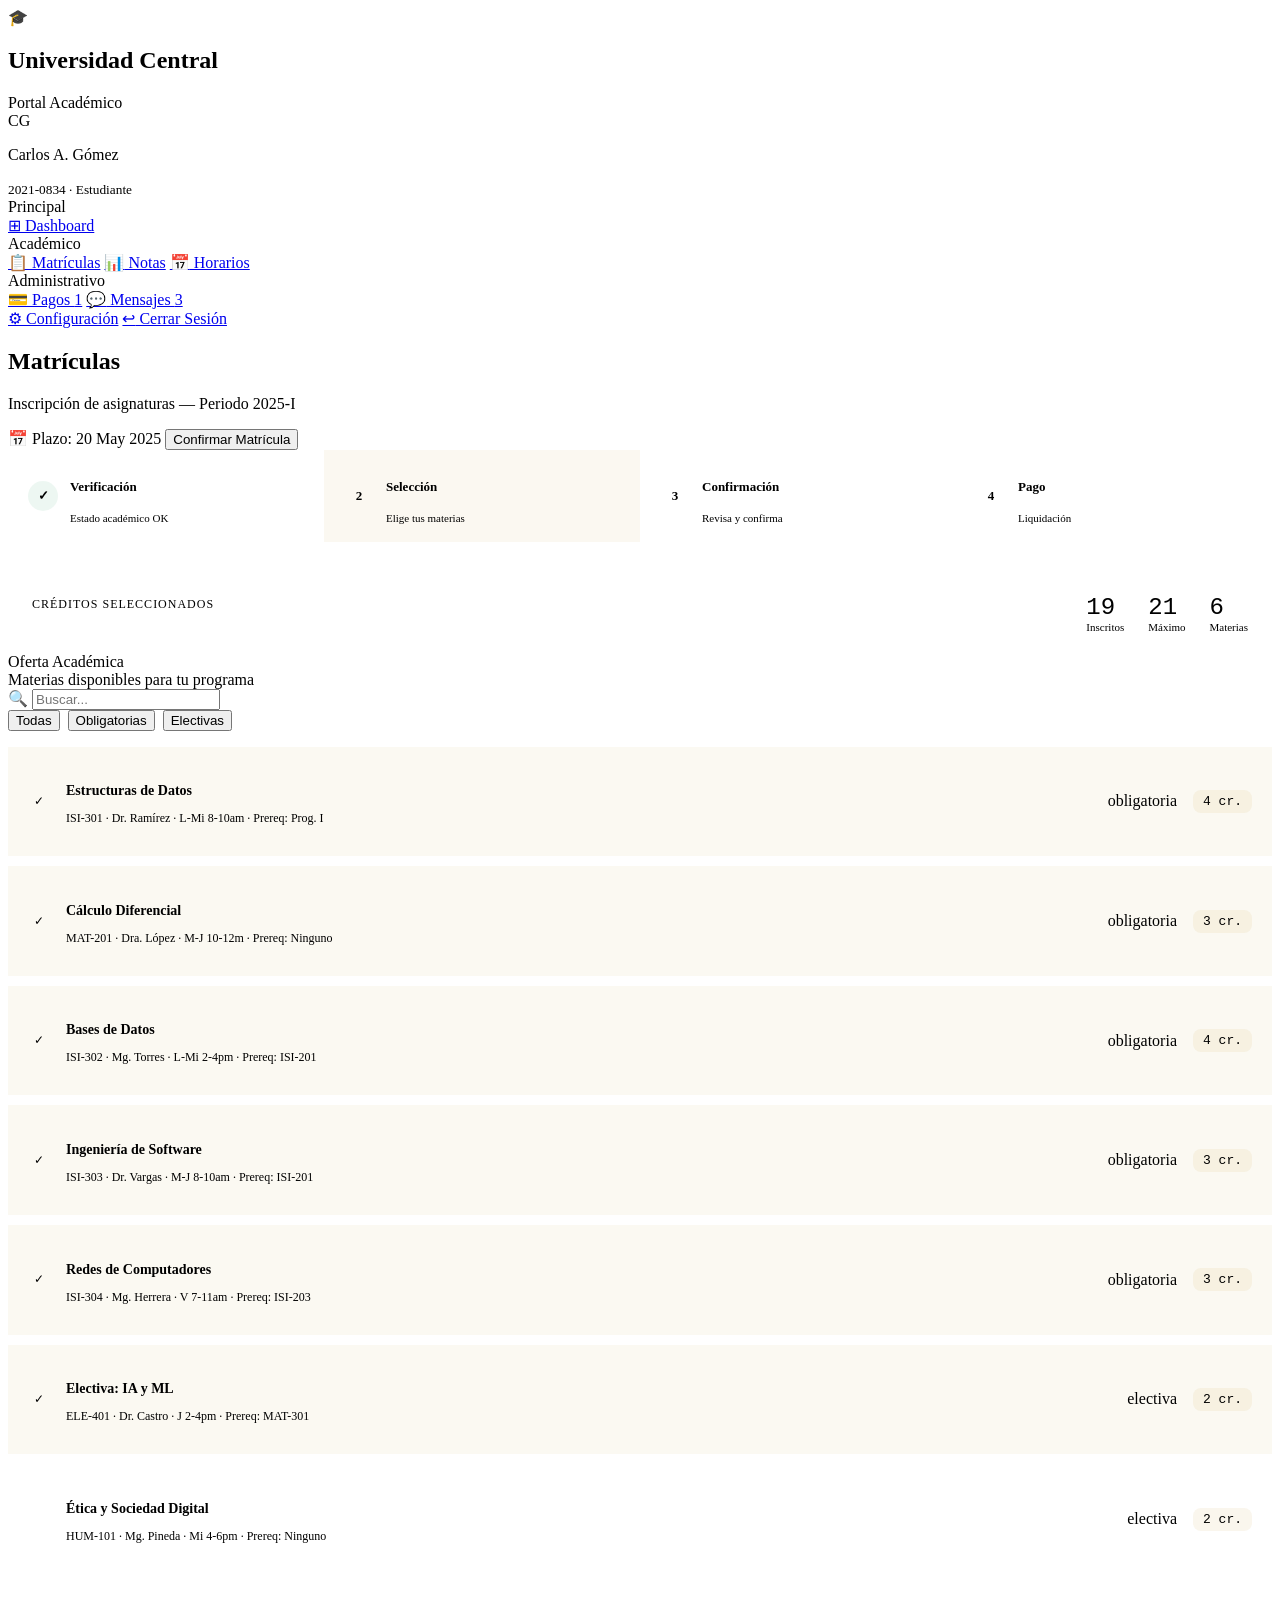
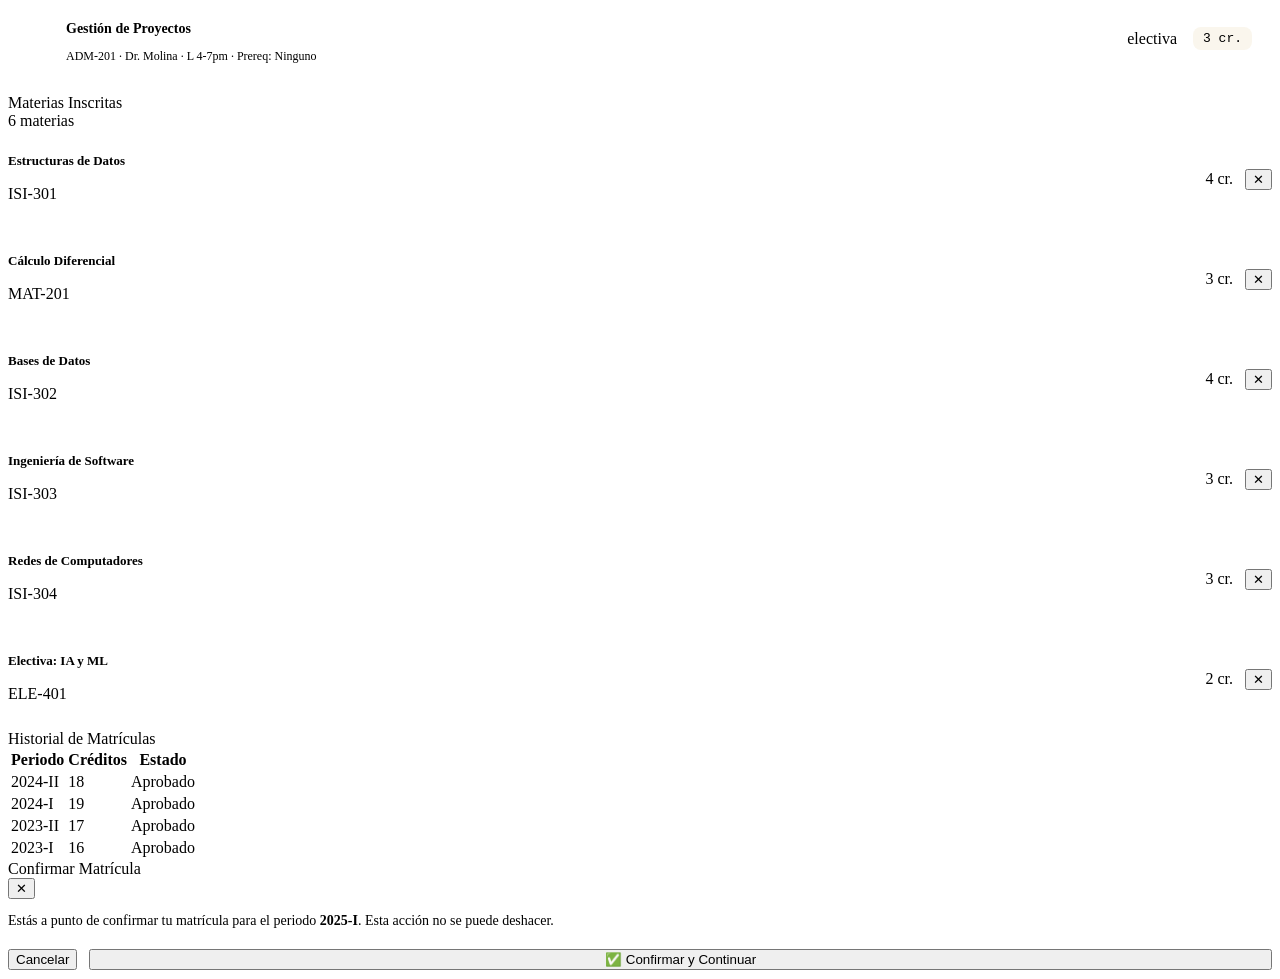
==== matriculas.html @ 850186b5 "subiendo archivo completo de la seccion de matriculas" ====
<!DOCTYPE html>
<html lang="es">
<head>
  <meta charset="UTF-8">
  <meta name="viewport" content="width=device-width, initial-scale=1.0">
  <title>Matrículas — Universidad Central</title>
  <link rel="stylesheet" href="styles.css">
  <style>
    .steps { display: flex; gap: 0; margin-bottom: 32px; }
    .step {
      flex: 1; display: flex; align-items: center; gap: 12px;
      padding: 16px 20px; background: var(--card-bg);
      border: 1px solid var(--border);
      position: relative;
    }
    .step:first-child { border-radius: var(--radius) 0 0 var(--radius); }
    .step:last-child  { border-radius: 0 var(--radius) var(--radius) 0; }
    .step.active { border-color: var(--gold); background: rgba(201,168,76,0.08); }
    .step.done   { border-color: rgba(76,175,130,0.3); }
    .step-num {
      width: 30px; height: 30px; border-radius: 50%;
      background: var(--navy); border: 2px solid var(--border);
      display: flex; align-items: center; justify-content: center;
      font-size: 13px; font-weight: 700; flex-shrink: 0;
    }
    .step.active .step-num { border-color: var(--gold); color: var(--gold); }
    .step.done .step-num   { border-color: var(--success); color: var(--success); background: rgba(76,175,130,0.1); }
    .step-text p { font-size: 13px; font-weight: 600; }
    .step-text small { font-size: 11px; color: var(--text-muted); }

    .subject-card {
      background: var(--card-bg);
      border: 1px solid var(--border);
      border-radius: var(--radius);
      padding: 18px 20px;
      display: flex; align-items: center; gap: 16px;
      transition: all var(--transition);
      cursor: pointer;
    }
    .subject-card:hover { border-color: var(--gold); }
    .subject-card.selected {
      border-color: var(--gold);
      background: rgba(201,168,76,0.07);
    }
    .subject-card .checkbox {
      width: 22px; height: 22px;
      border-radius: 6px;
      border: 2px solid var(--border);
      display: flex; align-items: center; justify-content: center;
      flex-shrink: 0; font-size: 12px;
      transition: all var(--transition);
    }
    .subject-card.selected .checkbox {
      background: var(--gold); border-color: var(--gold); color: var(--navy);
    }
    .subject-info { flex: 1; }
    .subject-info h4 { font-size: 14px; font-weight: 600; color: var(--white); margin-bottom: 4px; }
    .subject-info p { font-size: 12px; color: var(--text-muted); }
    .subject-credits {
      font-family: 'DM Mono', monospace;
      font-size: 13px; color: var(--gold);
      background: rgba(201,168,76,0.1);
      padding: 4px 10px; border-radius: 8px;
    }

    .credit-summary {
      background: var(--card-bg);
      border: 1px solid var(--gold);
      border-radius: var(--radius-lg);
      padding: 20px 24px;
      display: flex; align-items: center; gap: 20px;
    }
    .credit-bar { flex: 1; }
    .credit-label { font-size: 12px; color: var(--text-muted); margin-bottom: 8px; text-transform: uppercase; letter-spacing: 1px; }
    .credit-counts { display: flex; gap: 24px; }
    .credit-count .num { font-family: 'DM Mono', monospace; font-size: 24px; color: var(--gold); }
    .credit-count .lbl { font-size: 11px; color: var(--text-muted); }
  </style>
</head>
<body>

<!-- Sidebar -->
<aside class="sidebar">
  <div class="sidebar-logo">
    <div class="emblem">🎓</div>
    <h1>Universidad Central</h1>
    <span>Portal Académico</span>
  </div>
  <div class="sidebar-user">
    <div class="avatar">CG</div>
    <div class="sidebar-user-info">
      <p>Carlos A. Gómez</p>
      <small>2021-0834 · Estudiante</small>
    </div>
  </div>
  <nav class="sidebar-nav">
    <div class="nav-section-label">Principal</div>
    <a href="index.html" class="nav-link"><span class="icon">⊞</span> Dashboard</a>
    <div class="nav-section-label">Académico</div>
    <a href="matriculas.html" class="nav-link active"><span class="icon">📋</span> Matrículas</a>
    <a href="notas.html" class="nav-link"><span class="icon">📊</span> Notas</a>
    <a href="horarios.html" class="nav-link"><span class="icon">📅</span> Horarios</a>
    <div class="nav-section-label">Administrativo</div>
    <a href="pagos.html" class="nav-link"><span class="icon">💳</span> Pagos <span class="nav-badge">1</span></a>
    <a href="comunicacion.html" class="nav-link"><span class="icon">💬</span> Mensajes <span class="nav-badge">3</span></a>
  </nav>
  <div class="sidebar-footer">
    <a href="#" class="nav-link"><span class="icon">⚙</span> Configuración</a>
    <a href="#" class="nav-link"><span class="icon">↩</span> Cerrar Sesión</a>
  </div>
</aside>

<main class="main-content">
  <div class="topbar">
    <div class="page-title">
      <h2>Matrículas</h2>
      <p>Inscripción de asignaturas — Periodo 2025-I</p>
    </div>
    <div class="topbar-actions">
      <span class="badge badge-warning">📅 Plazo: 20 May 2025</span>
      <button class="btn btn-primary" onclick="confirmarMatricula()">Confirmar Matrícula</button>
    </div>
  </div>

  <!-- Steps -->
  <div class="steps mb-24">
    <div class="step done"><div class="step-num">✓</div><div class="step-text"><p>Verificación</p><small>Estado académico OK</small></div></div>
    <div class="step active"><div class="step-num">2</div><div class="step-text"><p>Selección</p><small>Elige tus materias</small></div></div>
    <div class="step"><div class="step-num">3</div><div class="step-text"><p>Confirmación</p><small>Revisa y confirma</small></div></div>
    <div class="step"><div class="step-num">4</div><div class="step-text"><p>Pago</p><small>Liquidación</small></div></div>
  </div>

  <!-- Credit Summary -->
  <div class="credit-summary mb-24">
    <div class="credit-bar">
      <div class="credit-label">Créditos seleccionados</div>
      <div class="progress-bar" style="height:10px">
        <div class="progress-fill" id="credit-prog" style="width:0%"></div>
      </div>
    </div>
    <div class="credit-counts">
      <div class="credit-count"><div class="num" id="sel-credits">0</div><div class="lbl">Inscritos</div></div>
      <div class="credit-count"><div class="num" style="color:var(--text-muted)">21</div><div class="lbl">Máximo</div></div>
      <div class="credit-count"><div class="num" id="sel-count" style="color:var(--info)">0</div><div class="lbl">Materias</div></div>
    </div>
  </div>

  <div class="grid-2 gap-20">
    <!-- Available subjects -->
    <div class="card">
      <div class="card-header">
        <div>
          <div class="card-title">Oferta Académica</div>
          <div class="card-subtitle">Materias disponibles para tu programa</div>
        </div>
        <div class="search-box">
          <span class="icon">🔍</span>
          <input type="text" class="form-control" id="search-subjects" placeholder="Buscar..." style="width:180px">
        </div>
      </div>

      <div style="display:flex;gap:8px;margin-bottom:16px;flex-wrap:wrap">
        <button class="btn btn-sm btn-primary" onclick="filterByType('all')">Todas</button>
        <button class="btn btn-sm btn-outline" onclick="filterByType('obligatoria')">Obligatorias</button>
        <button class="btn btn-sm btn-outline" onclick="filterByType('electiva')">Electivas</button>
      </div>

      <div id="subjects-list" style="display:flex;flex-direction:column;gap:10px"></div>
    </div>

    <!-- Selected & Info -->
    <div class="flex-col gap-20">
      <div class="card">
        <div class="card-header">
          <div class="card-title">Materias Inscritas</div>
          <span class="badge badge-warning" id="count-badge">0 materias</span>
        </div>
        <div id="selected-list">
          <div class="empty-state">
            <div class="icon">📋</div>
            <p>Selecciona materias del panel izquierdo</p>
          </div>
        </div>
      </div>

      <div class="card">
        <div class="card-header"><div class="card-title">Historial de Matrículas</div></div>
        <table>
          <thead><tr><th>Periodo</th><th>Créditos</th><th>Estado</th></tr></thead>
          <tbody>
            <tr><td>2024-II</td><td>18</td><td><span class="badge badge-success">Aprobado</span></td></tr>
            <tr><td>2024-I</td><td>19</td><td><span class="badge badge-success">Aprobado</span></td></tr>
            <tr><td>2023-II</td><td>17</td><td><span class="badge badge-success">Aprobado</span></td></tr>
            <tr><td>2023-I</td><td>16</td><td><span class="badge badge-success">Aprobado</span></td></tr>
          </tbody>
        </table>
      </div>
    </div>
  </div>
</main>

<!-- Confirm Modal -->
<div class="modal-overlay" id="modal-confirmar">
  <div class="modal">
    <div class="modal-header">
      <div class="modal-title">Confirmar Matrícula</div>
      <button class="modal-close" onclick="closeModal('modal-confirmar')">✕</button>
    </div>
    <p class="text-muted mb-16" style="font-size:14px">Estás a punto de confirmar tu matrícula para el periodo <strong class="text-gold">2025-I</strong>. Esta acción no se puede deshacer.</p>
    <div id="confirm-summary" style="margin-bottom:20px"></div>
    <div style="display:flex;gap:12px">
      <button class="btn btn-outline" onclick="closeModal('modal-confirmar')">Cancelar</button>
      <button class="btn btn-primary" style="flex:1" onclick="finalizeMatricula()">✅ Confirmar y Continuar</button>
    </div>
  </div>
</div>

<script src="app.js"></script>
<script>
  const allSubjects = [
    { id:1, name:'Estructuras de Datos',   code:'ISI-301', credits:4, type:'obligatoria', teacher:'Dr. Ramírez', prereq:'Prog. I', schedule:'L-Mi 8-10am' },
    { id:2, name:'Cálculo Diferencial',     code:'MAT-201', credits:3, type:'obligatoria', teacher:'Dra. López',  prereq:'Ninguno', schedule:'M-J 10-12m' },
    { id:3, name:'Bases de Datos',          code:'ISI-302', credits:4, type:'obligatoria', teacher:'Mg. Torres',  prereq:'ISI-201', schedule:'L-Mi 2-4pm' },
    { id:4, name:'Ingeniería de Software',  code:'ISI-303', credits:3, type:'obligatoria', teacher:'Dr. Vargas',  prereq:'ISI-201', schedule:'M-J 8-10am' },
    { id:5, name:'Redes de Computadores',   code:'ISI-304', credits:3, type:'obligatoria', teacher:'Mg. Herrera', prereq:'ISI-203', schedule:'V 7-11am' },
    { id:6, name:'Electiva: IA y ML',      code:'ELE-401', credits:2, type:'electiva',    teacher:'Dr. Castro',  prereq:'MAT-301', schedule:'J 2-4pm' },
    { id:7, name:'Ética y Sociedad Digital',code:'HUM-101', credits:2, type:'electiva',   teacher:'Mg. Pineda',  prereq:'Ninguno', schedule:'Mi 4-6pm' },
    { id:8, name:'Gestión de Proyectos',    code:'ADM-201', credits:3, type:'electiva',   teacher:'Dr. Molina',  prereq:'Ninguno', schedule:'L 4-7pm' },
  ];

  let selected = new Set([1,2,3,4,5,6]); // pre-selected
  let currentFilter = 'all';

  function renderSubjects(filter = currentFilter) {
    const q = document.getElementById('search-subjects').value.toLowerCase();
    const list = document.getElementById('subjects-list');
    const filtered = allSubjects.filter(s =>
      (filter === 'all' || s.type === filter) &&
      (s.name.toLowerCase().includes(q) || s.code.toLowerCase().includes(q))
    );
    list.innerHTML = filtered.map(s => `
      <div class="subject-card ${selected.has(s.id)?'selected':''}" onclick="toggleSubject(${s.id})">
        <div class="checkbox">${selected.has(s.id)?'✓':''}</div>
        <div class="subject-info">
          <h4>${s.name}</h4>
          <p>${s.code} · ${s.teacher} · ${s.schedule} · Prereq: ${s.prereq}</p>
        </div>
        <span class="badge ${s.type==='electiva'?'badge-info':'badge-muted'}">${s.type}</span>
        <div class="subject-credits">${s.credits} cr.</div>
      </div>`).join('');
  }

  function toggleSubject(id) {
    const sub = allSubjects.find(s => s.id === id);
    const totalCredits = [...selected].reduce((a,i) => a + allSubjects.find(s=>s.id===i).credits, 0);
    if (selected.has(id)) {
      selected.delete(id);
    } else {
      if (totalCredits + sub.credits > 21) { showToast('Máximo 21 créditos permitidos', 'error'); return; }
      selected.add(id);
    }
    renderSubjects();
    renderSelected();
    updateCredits();
  }

  function renderSelected() {
    const list = document.getElementById('selected-list');
    const badge = document.getElementById('count-badge');
    badge.textContent = `${selected.size} materias`;
    if (selected.size === 0) {
      list.innerHTML = `<div class="empty-state"><div class="icon">📋</div><p>Selecciona materias del panel izquierdo</p></div>`;
      return;
    }
    list.innerHTML = [...selected].map(id => {
      const s = allSubjects.find(x=>x.id===id);
      return `<div style="display:flex;align-items:center;gap:12px;padding:10px 0;border-bottom:1px solid rgba(255,255,255,0.04)">
        <div style="flex:1"><p style="font-size:13px;font-weight:600">${s.name}</p><p class="text-muted text-sm">${s.code}</p></div>
        <span class="font-mono text-gold text-sm">${s.credits} cr.</span>
        <button class="btn btn-danger btn-sm" onclick="toggleSubject(${s.id})">✕</button>
      </div>`;
    }).join('');
  }

  function updateCredits() {
    const total = [...selected].reduce((a,i) => a + allSubjects.find(s=>s.id===i).credits, 0);
    document.getElementById('sel-credits').textContent = total;
    document.getElementById('sel-count').textContent = selected.size;
    document.getElementById('credit-prog').style.width = (total/21*100) + '%';
  }

  function filterByType(type) {
    currentFilter = type;
    renderSubjects(type);
  }

  function confirmarMatricula() {
    if (selected.size === 0) { showToast('Selecciona al menos una materia', 'error'); return; }
    const total = [...selected].reduce((a,i) => a + allSubjects.find(s=>s.id===i).credits, 0);
    document.getElementById('confirm-summary').innerHTML = `
      <div style="background:rgba(255,255,255,0.03);border-radius:10px;padding:16px">
        ${[...selected].map(id => { const s=allSubjects.find(x=>x.id===id);
          return `<div style="display:flex;justify-content:space-between;padding:6px 0;border-bottom:1px solid rgba(255,255,255,0.05);font-size:13px">
            <span>${s.name}</span><span class="text-gold font-mono">${s.credits} cr.</span></div>`; }).join('')}
        <div style="display:flex;justify-content:space-between;padding-top:12px;font-weight:700">
          <span>Total</span><span class="text-gold font-mono">${total} créditos</span></div>
      </div>`;
    openModal('modal-confirmar');
  }

  function finalizeMatricula() {
    closeModal('modal-confirmar');
    showToast('¡Matrícula confirmada exitosamente!', 'success');
    setTimeout(() => location.href='pagos.html', 1500);
  }

  document.getElementById('search-subjects').addEventListener('input', () => renderSubjects());

  renderSubjects();
  renderSelected();
  updateCredits();
</script>
</body>
</html>
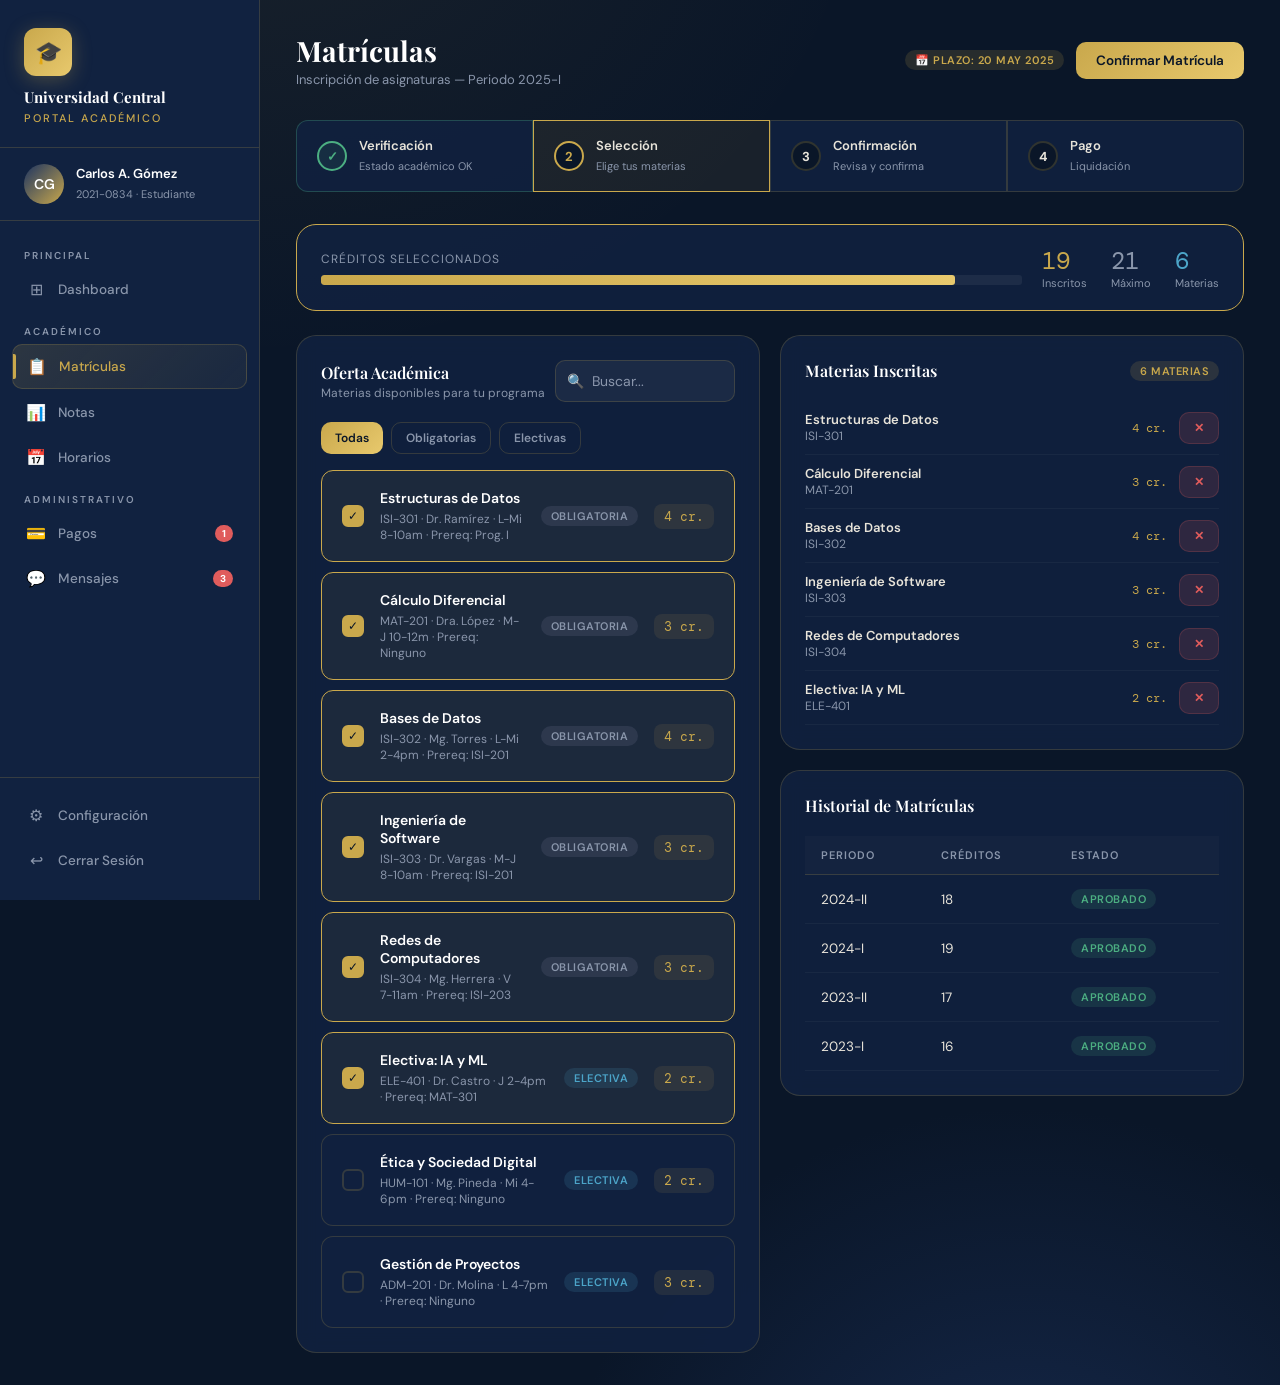
==== commit 60020bfd: "correcion al llamado del archivo style" ====
--- a/matriculas.html
+++ b/matriculas.html
@@ -4,7 +4,7 @@
   <meta charset="UTF-8">
   <meta name="viewport" content="width=device-width, initial-scale=1.0">
   <title>Matrículas — Universidad Central</title>
-  <link rel="stylesheet" href="styles.css">
+  <link rel="stylesheet" href="style.css">
   <style>
     .steps { display: flex; gap: 0; margin-bottom: 32px; }
     .step {
--- a/style.css
+++ b/style.css
@@ -0,0 +1,620 @@
+/* ===== UNIVERSIDAD CENTRAL — ESTILOS GLOBALES ===== */
+
+@import url('https://fonts.googleapis.com/css2?family=Playfair+Display:wght@400;600;700;900&family=DM+Sans:wght@300;400;500;600&family=DM+Mono:wght@400;500&display=swap');
+
+/* ── Variables ── */
+:root {
+  --navy:       #0a1628;
+  --navy-mid:   #112240;
+  --navy-light: #1d3461;
+  --gold:       #c9a84c;
+  --gold-light: #e8c96d;
+  --gold-pale:  #f5e6bb;
+  --cream:      #faf7f0;
+  --white:      #ffffff;
+  --text:       #e8e4da;
+  --text-muted: #8a96ab;
+  --danger:     #e05c5c;
+  --success:    #4caf82;
+  --info:       #4ca5c9;
+  --border:     rgba(201,168,76,0.2);
+  --card-bg:    rgba(17,34,64,0.85);
+  --glass:      rgba(255,255,255,0.04);
+  --shadow:     0 8px 40px rgba(0,0,0,0.4);
+  --radius:     12px;
+  --radius-lg:  20px;
+  --transition: 0.3s cubic-bezier(0.4,0,0.2,1);
+}
+
+/* ── Reset & Base ── */
+*, *::before, *::after { box-sizing: border-box; margin: 0; padding: 0; }
+
+html { scroll-behavior: smooth; }
+
+body {
+  font-family: 'DM Sans', sans-serif;
+  background: var(--navy);
+  color: var(--text);
+  min-height: 100vh;
+  overflow-x: hidden;
+  background-image:
+    radial-gradient(ellipse 80% 60% at 20% -10%, rgba(201,168,76,0.08) 0%, transparent 60%),
+    radial-gradient(ellipse 60% 50% at 80% 110%, rgba(29,52,97,0.6) 0%, transparent 60%);
+}
+
+/* ── Scrollbar ── */
+::-webkit-scrollbar { width: 6px; }
+::-webkit-scrollbar-track { background: var(--navy); }
+::-webkit-scrollbar-thumb { background: var(--navy-light); border-radius: 3px; }
+::-webkit-scrollbar-thumb:hover { background: var(--gold); }
+
+/* ── Sidebar Navigation ── */
+.sidebar {
+  position: fixed;
+  left: 0; top: 0;
+  width: 260px;
+  height: 100vh;
+  background: var(--navy-mid);
+  border-right: 1px solid var(--border);
+  display: flex;
+  flex-direction: column;
+  z-index: 100;
+  transition: transform var(--transition);
+}
+
+.sidebar-logo {
+  padding: 28px 24px 20px;
+  border-bottom: 1px solid var(--border);
+}
+
+.sidebar-logo .emblem {
+  width: 48px; height: 48px;
+  background: linear-gradient(135deg, var(--gold), var(--gold-light));
+  border-radius: 12px;
+  display: flex; align-items: center; justify-content: center;
+  font-size: 22px;
+  margin-bottom: 12px;
+  box-shadow: 0 4px 20px rgba(201,168,76,0.3);
+}
+
+.sidebar-logo h1 {
+  font-family: 'Playfair Display', serif;
+  font-size: 15px;
+  font-weight: 700;
+  color: var(--white);
+  line-height: 1.2;
+}
+
+.sidebar-logo span {
+  font-size: 11px;
+  color: var(--gold);
+  text-transform: uppercase;
+  letter-spacing: 2px;
+  font-weight: 500;
+}
+
+.sidebar-user {
+  padding: 16px 24px;
+  display: flex;
+  align-items: center;
+  gap: 12px;
+  border-bottom: 1px solid var(--border);
+}
+
+.avatar {
+  width: 40px; height: 40px;
+  background: linear-gradient(135deg, var(--navy-light), var(--gold));
+  border-radius: 50%;
+  display: flex; align-items: center; justify-content: center;
+  font-weight: 600;
+  font-size: 14px;
+  color: white;
+  flex-shrink: 0;
+}
+
+.sidebar-user-info p { font-size: 13px; font-weight: 600; color: var(--white); }
+.sidebar-user-info small { font-size: 11px; color: var(--text-muted); }
+
+.sidebar-nav {
+  flex: 1;
+  padding: 16px 12px;
+  overflow-y: auto;
+}
+
+.nav-section-label {
+  font-size: 10px;
+  text-transform: uppercase;
+  letter-spacing: 2px;
+  color: var(--text-muted);
+  padding: 12px 12px 6px;
+  font-weight: 600;
+}
+
+.nav-link {
+  display: flex;
+  align-items: center;
+  gap: 12px;
+  padding: 11px 14px;
+  border-radius: 10px;
+  text-decoration: none;
+  color: var(--text-muted);
+  font-size: 13.5px;
+  font-weight: 500;
+  transition: all var(--transition);
+  margin-bottom: 2px;
+  position: relative;
+}
+
+.nav-link:hover {
+  background: var(--glass);
+  color: var(--text);
+}
+
+.nav-link.active {
+  background: linear-gradient(135deg, rgba(201,168,76,0.15), rgba(201,168,76,0.05));
+  color: var(--gold);
+  border: 1px solid rgba(201,168,76,0.2);
+}
+
+.nav-link.active::before {
+  content: '';
+  position: absolute;
+  left: 0; top: 50%;
+  transform: translateY(-50%);
+  width: 3px; height: 60%;
+  background: var(--gold);
+  border-radius: 0 2px 2px 0;
+}
+
+.nav-link .icon { font-size: 16px; width: 20px; text-align: center; }
+
+.nav-badge {
+  margin-left: auto;
+  background: var(--danger);
+  color: white;
+  font-size: 10px;
+  font-weight: 700;
+  padding: 2px 7px;
+  border-radius: 10px;
+}
+
+.sidebar-footer {
+  padding: 16px 12px;
+  border-top: 1px solid var(--border);
+}
+
+/* ── Main Layout ── */
+.main-content {
+  margin-left: 260px;
+  min-height: 100vh;
+  padding: 32px 36px;
+}
+
+/* ── Top Bar ── */
+.topbar {
+  display: flex;
+  align-items: center;
+  justify-content: space-between;
+  margin-bottom: 32px;
+}
+
+.page-title h2 {
+  font-family: 'Playfair Display', serif;
+  font-size: 28px;
+  font-weight: 700;
+  color: var(--white);
+}
+
+.page-title p {
+  font-size: 13px;
+  color: var(--text-muted);
+  margin-top: 2px;
+}
+
+.topbar-actions {
+  display: flex;
+  align-items: center;
+  gap: 12px;
+}
+
+/* ── Cards ── */
+.card {
+  background: var(--card-bg);
+  border: 1px solid var(--border);
+  border-radius: var(--radius-lg);
+  padding: 24px;
+  backdrop-filter: blur(10px);
+  transition: border-color var(--transition), transform var(--transition);
+}
+
+.card:hover { border-color: rgba(201,168,76,0.35); }
+
+.card-header {
+  display: flex;
+  align-items: center;
+  justify-content: space-between;
+  margin-bottom: 20px;
+}
+
+.card-title {
+  font-family: 'Playfair Display', serif;
+  font-size: 16px;
+  font-weight: 600;
+  color: var(--white);
+}
+
+.card-subtitle {
+  font-size: 12px;
+  color: var(--text-muted);
+  margin-top: 2px;
+}
+
+/* ── Stat Cards ── */
+.stat-card {
+  background: var(--card-bg);
+  border: 1px solid var(--border);
+  border-radius: var(--radius-lg);
+  padding: 22px 24px;
+  display: flex;
+  align-items: center;
+  gap: 18px;
+  transition: all var(--transition);
+}
+
+.stat-card:hover {
+  transform: translateY(-2px);
+  border-color: rgba(201,168,76,0.35);
+  box-shadow: var(--shadow);
+}
+
+.stat-icon {
+  width: 52px; height: 52px;
+  border-radius: 14px;
+  display: flex; align-items: center; justify-content: center;
+  font-size: 22px;
+  flex-shrink: 0;
+}
+
+.stat-icon.gold   { background: rgba(201,168,76,0.15); }
+.stat-icon.blue   { background: rgba(76,165,201,0.15); }
+.stat-icon.green  { background: rgba(76,175,130,0.15); }
+.stat-icon.red    { background: rgba(224,92,92,0.15); }
+
+.stat-value {
+  font-family: 'DM Mono', monospace;
+  font-size: 28px;
+  font-weight: 500;
+  color: var(--white);
+  line-height: 1;
+}
+
+.stat-label {
+  font-size: 12px;
+  color: var(--text-muted);
+  margin-top: 4px;
+  text-transform: uppercase;
+  letter-spacing: 1px;
+}
+
+.stat-delta {
+  font-size: 11px;
+  margin-top: 4px;
+}
+.stat-delta.up   { color: var(--success); }
+.stat-delta.down { color: var(--danger); }
+
+/* ── Buttons ── */
+.btn {
+  display: inline-flex;
+  align-items: center;
+  gap: 8px;
+  padding: 10px 20px;
+  border-radius: 10px;
+  font-size: 13.5px;
+  font-weight: 600;
+  font-family: 'DM Sans', sans-serif;
+  border: none;
+  cursor: pointer;
+  transition: all var(--transition);
+  text-decoration: none;
+}
+
+.btn-primary {
+  background: linear-gradient(135deg, var(--gold), var(--gold-light));
+  color: var(--navy);
+}
+.btn-primary:hover {
+  transform: translateY(-1px);
+  box-shadow: 0 4px 20px rgba(201,168,76,0.35);
+}
+
+.btn-outline {
+  background: transparent;
+  border: 1px solid var(--border);
+  color: var(--text-muted);
+}
+.btn-outline:hover {
+  border-color: var(--gold);
+  color: var(--gold);
+}
+
+.btn-ghost {
+  background: var(--glass);
+  color: var(--text-muted);
+}
+.btn-ghost:hover { color: var(--text); }
+
+.btn-danger {
+  background: rgba(224,92,92,0.15);
+  color: var(--danger);
+  border: 1px solid rgba(224,92,92,0.2);
+}
+.btn-danger:hover { background: rgba(224,92,92,0.25); }
+
+.btn-sm { padding: 7px 14px; font-size: 12px; }
+.btn-lg { padding: 13px 28px; font-size: 15px; }
+
+/* ── Badges ── */
+.badge {
+  display: inline-flex;
+  align-items: center;
+  padding: 3px 10px;
+  border-radius: 20px;
+  font-size: 11px;
+  font-weight: 600;
+  text-transform: uppercase;
+  letter-spacing: 0.5px;
+}
+.badge-success { background: rgba(76,175,130,0.15); color: var(--success); }
+.badge-warning { background: rgba(201,168,76,0.15); color: var(--gold); }
+.badge-danger  { background: rgba(224,92,92,0.15);  color: var(--danger); }
+.badge-info    { background: rgba(76,165,201,0.15);  color: var(--info); }
+.badge-muted   { background: rgba(138,150,171,0.15); color: var(--text-muted); }
+
+/* ── Tables ── */
+.table-wrapper {
+  overflow-x: auto;
+  border-radius: var(--radius);
+}
+
+table {
+  width: 100%;
+  border-collapse: collapse;
+  font-size: 13.5px;
+}
+
+thead th {
+  padding: 12px 16px;
+  text-align: left;
+  font-size: 11px;
+  text-transform: uppercase;
+  letter-spacing: 1px;
+  color: var(--text-muted);
+  border-bottom: 1px solid var(--border);
+  font-weight: 600;
+  background: rgba(255,255,255,0.02);
+}
+
+tbody tr {
+  border-bottom: 1px solid rgba(255,255,255,0.04);
+  transition: background var(--transition);
+}
+
+tbody tr:hover { background: rgba(255,255,255,0.03); }
+
+tbody td {
+  padding: 14px 16px;
+  color: var(--text);
+}
+
+/* ── Forms ── */
+.form-group { margin-bottom: 20px; }
+
+.form-label {
+  display: block;
+  font-size: 12px;
+  font-weight: 600;
+  text-transform: uppercase;
+  letter-spacing: 1px;
+  color: var(--text-muted);
+  margin-bottom: 8px;
+}
+
+.form-control {
+  width: 100%;
+  background: rgba(255,255,255,0.05);
+  border: 1px solid var(--border);
+  border-radius: 10px;
+  padding: 11px 14px;
+  font-size: 14px;
+  color: var(--text);
+  font-family: 'DM Sans', sans-serif;
+  transition: border-color var(--transition);
+  outline: none;
+}
+
+.form-control:focus {
+  border-color: var(--gold);
+  background: rgba(201,168,76,0.05);
+}
+
+.form-control::placeholder { color: var(--text-muted); }
+
+select.form-control option { background: var(--navy-mid); color: var(--text); }
+
+/* ── Grid utilities ── */
+.grid-2 { display: grid; grid-template-columns: 1fr 1fr; gap: 20px; }
+.grid-3 { display: grid; grid-template-columns: 1fr 1fr 1fr; gap: 20px; }
+.grid-4 { display: grid; grid-template-columns: repeat(4,1fr); gap: 20px; }
+
+/* ── Flex utilities ── */
+.flex     { display: flex; }
+.flex-col { display: flex; flex-direction: column; }
+.items-center { align-items: center; }
+.justify-between { justify-content: space-between; }
+.gap-8  { gap: 8px; }
+.gap-12 { gap: 12px; }
+.gap-16 { gap: 16px; }
+.gap-20 { gap: 20px; }
+.gap-24 { gap: 24px; }
+
+/* ── Spacing utilities ── */
+.mb-8  { margin-bottom: 8px; }
+.mb-12 { margin-bottom: 12px; }
+.mb-16 { margin-bottom: 16px; }
+.mb-20 { margin-bottom: 20px; }
+.mb-24 { margin-bottom: 24px; }
+.mb-32 { margin-bottom: 32px; }
+
+/* ── Text utilities ── */
+.text-gold   { color: var(--gold); }
+.text-muted  { color: var(--text-muted); }
+.text-white  { color: var(--white); }
+.text-danger { color: var(--danger); }
+.text-success{ color: var(--success); }
+.text-sm     { font-size: 12px; }
+.text-xs     { font-size: 11px; }
+.font-serif  { font-family: 'Playfair Display', serif; }
+.font-mono   { font-family: 'DM Mono', monospace; }
+.font-bold   { font-weight: 700; }
+.text-center { text-align: center; }
+
+/* ── Divider ── */
+.divider {
+  height: 1px;
+  background: var(--border);
+  margin: 20px 0;
+}
+
+/* ── Empty State ── */
+.empty-state {
+  text-align: center;
+  padding: 48px 24px;
+  color: var(--text-muted);
+}
+.empty-state .icon { font-size: 40px; margin-bottom: 12px; }
+.empty-state p { font-size: 14px; }
+
+/* ── Search box ── */
+.search-box {
+  position: relative;
+  display: flex;
+  align-items: center;
+}
+.search-box .icon {
+  position: absolute;
+  left: 12px;
+  color: var(--text-muted);
+  font-size: 14px;
+}
+.search-box input {
+  padding-left: 36px !important;
+}
+
+/* ── Progress bar ── */
+.progress-bar {
+  height: 6px;
+  background: rgba(255,255,255,0.06);
+  border-radius: 3px;
+  overflow: hidden;
+}
+.progress-fill {
+  height: 100%;
+  border-radius: 3px;
+  background: linear-gradient(90deg, var(--gold), var(--gold-light));
+  transition: width 1s ease;
+}
+
+/* ── Modal ── */
+.modal-overlay {
+  position: fixed;
+  inset: 0;
+  background: rgba(0,0,0,0.7);
+  backdrop-filter: blur(4px);
+  z-index: 999;
+  display: flex;
+  align-items: center;
+  justify-content: center;
+  opacity: 0;
+  pointer-events: none;
+  transition: opacity var(--transition);
+}
+.modal-overlay.active {
+  opacity: 1;
+  pointer-events: all;
+}
+.modal {
+  background: var(--navy-mid);
+  border: 1px solid var(--border);
+  border-radius: var(--radius-lg);
+  padding: 32px;
+  width: 100%;
+  max-width: 520px;
+  transform: translateY(20px);
+  transition: transform var(--transition);
+}
+.modal-overlay.active .modal { transform: translateY(0); }
+
+.modal-header {
+  display: flex;
+  align-items: center;
+  justify-content: space-between;
+  margin-bottom: 24px;
+}
+.modal-title {
+  font-family: 'Playfair Display', serif;
+  font-size: 20px;
+  color: var(--white);
+}
+.modal-close {
+  background: none;
+  border: none;
+  color: var(--text-muted);
+  font-size: 20px;
+  cursor: pointer;
+  padding: 4px;
+}
+.modal-close:hover { color: var(--white); }
+
+/* ── Toast ── */
+.toast-container {
+  position: fixed;
+  bottom: 24px;
+  right: 24px;
+  z-index: 9999;
+  display: flex;
+  flex-direction: column;
+  gap: 10px;
+}
+.toast {
+  background: var(--navy-mid);
+  border: 1px solid var(--border);
+  border-radius: var(--radius);
+  padding: 14px 20px;
+  display: flex;
+  align-items: center;
+  gap: 12px;
+  font-size: 13.5px;
+  min-width: 280px;
+  animation: slideIn 0.3s ease;
+  box-shadow: var(--shadow);
+}
+.toast.success { border-color: rgba(76,175,130,0.3); }
+.toast.error   { border-color: rgba(224,92,92,0.3); }
+
+@keyframes slideIn {
+  from { transform: translateX(100%); opacity: 0; }
+  to   { transform: translateX(0);    opacity: 1; }
+}
+
+/* ── Responsive ── */
+@media (max-width: 1100px) {
+  .grid-4 { grid-template-columns: repeat(2,1fr); }
+  .grid-3 { grid-template-columns: 1fr 1fr; }
+}
+@media (max-width: 768px) {
+  .sidebar { transform: translateX(-100%); }
+  .sidebar.open { transform: translateX(0); }
+  .main-content { margin-left: 0; padding: 20px 16px; }
+  .grid-2, .grid-3, .grid-4 { grid-template-columns: 1fr; }
+}
